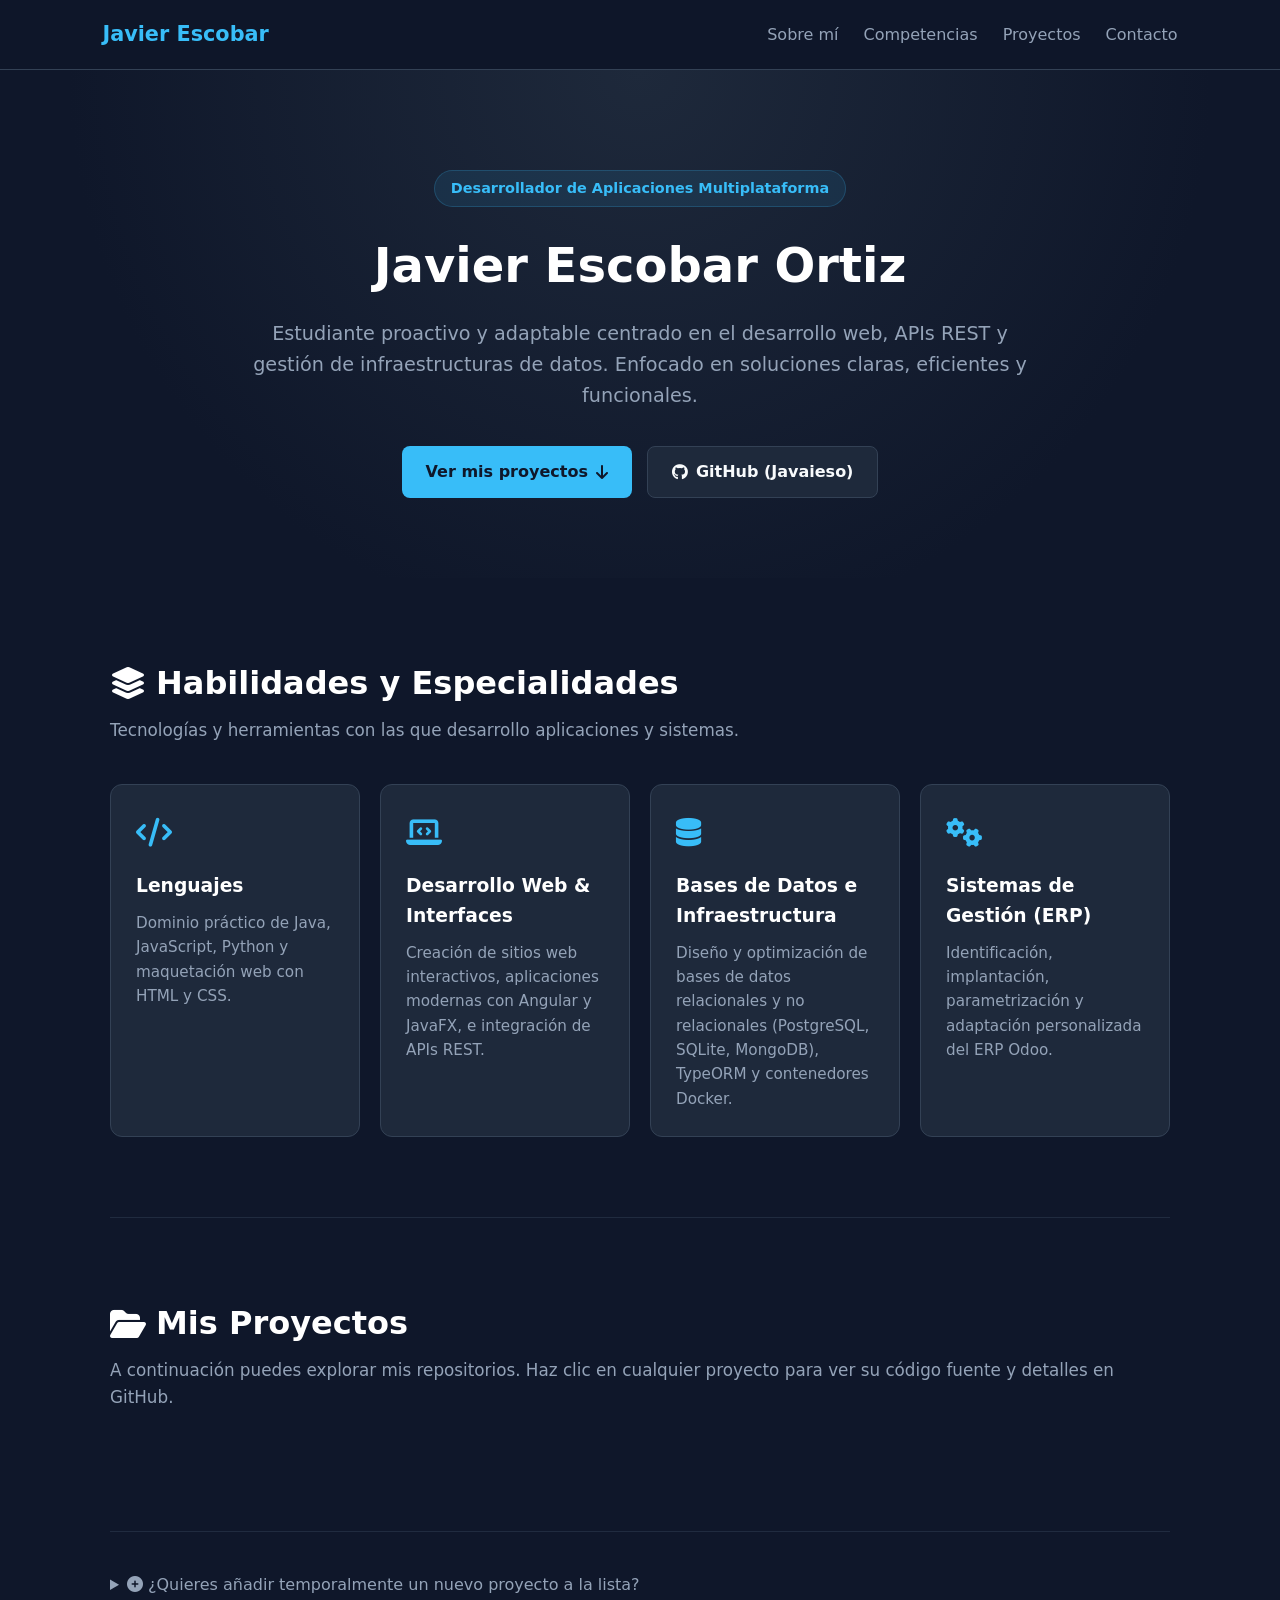
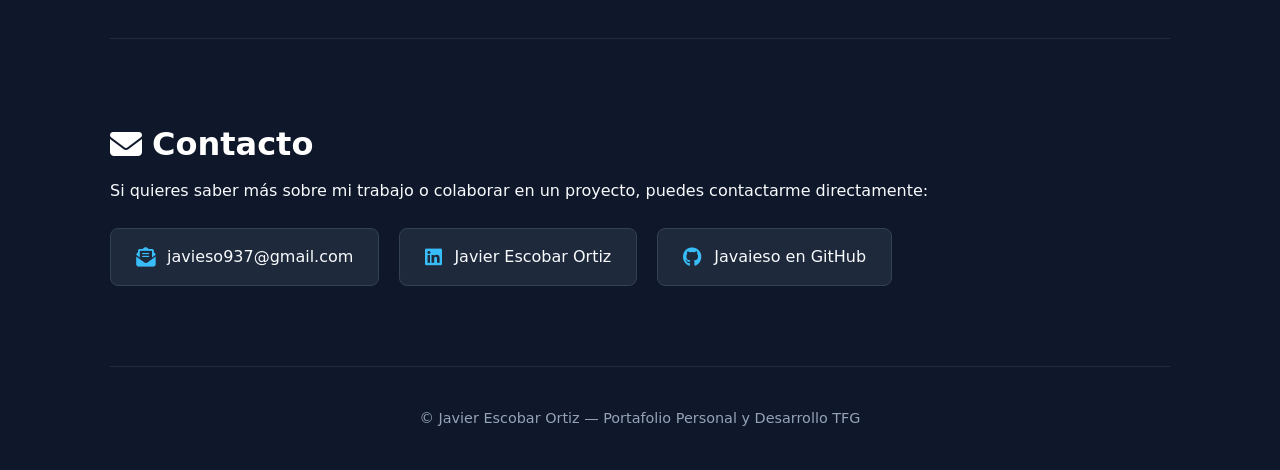
==== index.html @ 65de23f7 "Rename Web.html to index.html" ====
<!DOCTYPE html>
<html lang="es">
<head>
  <meta charset="UTF-8">
  <meta name="viewport" content="width=device-width, initial-scale=1.0">
  <title>Javier Escobar Ortiz | Portafolio Profesional</title>
  <link rel="stylesheet" href="style.css">
  <link rel="stylesheet" href="https://cdnjs.cloudflare.com/ajax/libs/font-awesome/6.4.0/css/all.min.css">
</head>
<body>

  <!-- Navegación -->
  <nav class="navbar">
    <div class="nav-brand">Javier Escobar</div>
    <ul class="nav-links">
      <li><a href="#sobre-mi">Sobre mí</a></li>
      <li><a href="#habilidades">Competencias</a></li>
      <li><a href="#proyectos">Proyectos</a></li>
      <li><a href="#contacto">Contacto</a></li>
    </ul>
  </nav>

  <!-- Portada / Hero -->
  <header id="sobre-mi" class="hero">
    <div class="hero-content">
      <span class="badge">Desarrollador de Aplicaciones Multiplataforma</span>
      <h1>Javier Escobar Ortiz</h1>
      <p class="hero-description">
        Estudiante proactivo y adaptable centrado en el desarrollo web, APIs REST y gestión de infraestructuras de datos. Enfocado en soluciones claras, eficientes y funcionales.
      </p>
      <div class="hero-buttons">
        <a href="#proyectos" class="btn btn-primary">Ver mis proyectos <i class="fas fa-arrow-down"></i></a>
        <a href="https://github.com/Javaieso" target="_blank" rel="noopener" class="btn btn-secondary">
          <i class="fab fa-github"></i> GitHub (Javaieso)
        </a>
      </div>
    </div>
  </header>

  <main class="container">
    <!-- Competencias / Habilidades -->
    <section id="habilidades" class="section">
      <h2 class="section-title"><i class="fas fa-layer-group"></i> Habilidades y Especialidades</h2>
      <p class="section-subtitle">Tecnologías y herramientas con las que desarrollo aplicaciones y sistemas.</p>
      
      <div class="skills-grid">
        <div class="skill-card">
          <div class="skill-icon"><i class="fas fa-code"></i></div>
          <h3>Lenguajes</h3>
          <p>Dominio práctico de Java, JavaScript, Python y maquetación web con HTML y CSS.</p>
        </div>

        <div class="skill-card">
          <div class="skill-icon"><i class="fas fa-laptop-code"></i></div>
          <h3>Desarrollo Web & Interfaces</h3>
          <p>Creación de sitios web interactivos, aplicaciones modernas con Angular y JavaFX, e integración de APIs REST.</p>
        </div>

        <div class="skill-card">
          <div class="skill-icon"><i class="fas fa-database"></i></div>
          <h3>Bases de Datos e Infraestructura</h3>
          <p>Diseño y optimización de bases de datos relacionales y no relacionales (PostgreSQL, SQLite, MongoDB), TypeORM y contenedores Docker.</p>
        </div>

        <div class="skill-card">
          <div class="skill-icon"><i class="fas fa-cogs"></i></div>
          <h3>Sistemas de Gestión (ERP)</h3>
          <p>Identificación, implantación, parametrización y adaptación personalizada del ERP Odoo.</p>
        </div>
      </div>
    </section>

    <!-- Galería de Proyectos -->
    <section id="proyectos" class="section">
      <h2 class="section-title"><i class="fas fa-folder-open"></i> Mis Proyectos</h2>
      <p class="section-subtitle">A continuación puedes explorar mis repositorios. Haz clic en cualquier proyecto para ver su código fuente y detalles en GitHub.</p>

      <div class="projects-grid" id="projects-container">
        <!-- Tarjetas dinámicas generadas desde script.js -->
      </div>
    </section>

    <!-- Formulario rápido para agregar/probar nuevos proyectos localmente -->
    <section class="section admin-section">
      <details class="admin-details">
        <summary><i class="fas fa-plus-circle"></i> ¿Quieres añadir temporalmente un nuevo proyecto a la lista?</summary>
        <form id="project-form" class="project-form">
          <input type="text" id="title" placeholder="Título del proyecto (ej: Mi Web App)" required>
          <textarea id="description" placeholder="Descripción clara del proyecto..." required></textarea>
          <input type="url" id="link" placeholder="Enlace de GitHub (https://github.com/...)" required>
          <button type="submit" class="btn btn-primary">Añadir al Portafolio</button>
        </form>
      </details>
    </section>

    <!-- Contacto -->
    <section id="contacto" class="section contact-section">
      <h2 class="section-title"><i class="fas fa-envelope"></i> Contacto</h2>
      <p>Si quieres saber más sobre mi trabajo o colaborar en un proyecto, puedes contactarme directamente:</p>
      
      <div class="contact-cards">
        <a href="mailto:javieso937@gmail.com" class="contact-card">
          <i class="fas fa-envelope-open-text"></i>
          <span>javieso937@gmail.com</span>
        </a>
        <a href="https://linkedin.com/in/JavierEscobarOrtiz" target="_blank" rel="noopener" class="contact-card">
          <i class="fab fa-linkedin"></i>
          <span>Javier Escobar Ortiz</span>
        </a>
        <a href="https://github.com/Javaieso" target="_blank" rel="noopener" class="contact-card">
          <i class="fab fa-github"></i>
          <span>Javaieso en GitHub</span>
        </a>
      </div>
    </section>
  </main>

  <footer>
    <p>© Javier Escobar Ortiz — Portafolio Personal y Desarrollo TFG</p>
  </footer>

  <script src="script.js"></script>
</body>
</html>
---- style.css ----
:root {
  --bg-color: #0f172a;
  --card-bg: #1e293b;
  --card-border: #334155;
  --accent-color: #38bdf8;
  --accent-hover: #0284c7;
  --text-main: #f8fafc;
  --text-muted: #94a3b8;
  --font-family: 'Segoe UI', system-ui, -apple-system, sans-serif;
}

* {
  box-sizing: border-box;
  margin: 0;
  padding: 0;
  scroll-behavior: smooth;
}

body {
  background-color: var(--bg-color);
  color: var(--text-main);
  font-family: var(--font-family);
  line-height: 1.6;
}

/* Navbar */
.navbar {
  position: sticky;
  top: 0;
  background-color: rgba(15, 23, 42, 0.9);
  backdrop-filter: blur(10px);
  display: flex;
  justify-content: space-between;
  align-items: center;
  padding: 18px 8%;
  border-bottom: 1px solid var(--card-border);
  z-index: 1000;
}

.nav-brand {
  font-size: 1.3rem;
  font-weight: 700;
  color: var(--accent-color);
}

.nav-links {
  display: flex;
  list-style: none;
  gap: 25px;
}

.nav-links a {
  color: var(--text-muted);
  text-decoration: none;
  font-weight: 500;
  transition: color 0.2s;
}

.nav-links a:hover {
  color: var(--accent-color);
}

/* Hero Section */
.hero {
  padding: 100px 20px 80px;
  text-align: center;
  background: radial-gradient(circle at top, #1e293b 0%, #0f172a 70%);
}

.hero-content {
  max-width: 800px;
  margin: 0 auto;
}

.badge {
  display: inline-block;
  background-color: rgba(56, 189, 248, 0.1);
  color: var(--accent-color);
  padding: 6px 16px;
  border-radius: 20px;
  font-size: 0.9rem;
  font-weight: 600;
  margin-bottom: 20px;
  border: 1px solid rgba(56, 189, 248, 0.2);
}

.hero h1 {
  font-size: 3rem;
  font-weight: 800;
  margin-bottom: 15px;
  color: #ffffff;
}

.hero-description {
  font-size: 1.2rem;
  color: var(--text-muted);
  margin-bottom: 35px;
}

.hero-buttons {
  display: flex;
  justify-content: center;
  gap: 15px;
  flex-wrap: wrap;
}

/* Botones */
.btn {
  display: inline-flex;
  align-items: center;
  gap: 8px;
  padding: 12px 24px;
  border-radius: 8px;
  font-size: 1rem;
  font-weight: 600;
  text-decoration: none;
  transition: transform 0.2s, background-color 0.2s;
  cursor: pointer;
  border: none;
}

.btn-primary {
  background-color: var(--accent-color);
  color: #0f172a;
}

.btn-primary:hover {
  background-color: var(--accent-hover);
  color: #fff;
  transform: translateY(-2px);
}

.btn-secondary {
  background-color: var(--card-bg);
  color: var(--text-main);
  border: 1px solid var(--card-border);
}

.btn-secondary:hover {
  border-color: var(--accent-color);
  transform: translateY(-2px);
}

/* Secciones */
.container {
  max-width: 1100px;
  margin: 0 auto;
  padding: 0 20px;
}

.section {
  padding: 80px 0;
  border-bottom: 1px solid rgba(51, 65, 85, 0.5);
}

.section-title {
  font-size: 2rem;
  color: #ffffff;
  margin-bottom: 8px;
  display: flex;
  align-items: center;
  gap: 10px;
}

.section-subtitle {
  color: var(--text-muted);
  margin-bottom: 40px;
  font-size: 1.05rem;
}

/* Grid de Habilidades */
.skills-grid {
  display: grid;
  grid-template-columns: repeat(auto-fit, minmax(240px, 1fr));
  gap: 20px;
}

.skill-card {
  background-color: var(--card-bg);
  padding: 25px;
  border-radius: 12px;
  border: 1px solid var(--card-border);
  transition: border-color 0.2s;
}

.skill-card:hover {
  border-color: var(--accent-color);
}

.skill-icon {
  font-size: 1.8rem;
  color: var(--accent-color);
  margin-bottom: 15px;
}

.skill-card h3 {
  color: #ffffff;
  margin-bottom: 10px;
}

.skill-card p {
  color: var(--text-muted);
  font-size: 0.95rem;
}

/* Grid de Proyectos */
.projects-grid {
  display: grid;
  grid-template-columns: repeat(auto-fill, minmax(320px, 1fr));
  gap: 25px;
}

.project-card {
  background-color: var(--card-bg);
  padding: 25px;
  border-radius: 12px;
  border: 1px solid var(--card-border);
  display: flex;
  flex-direction: column;
  justify-content: space-between;
  transition: transform 0.2s, border-color 0.2s;
}

.project-card:hover {
  transform: translateY(-5px);
  border-color: var(--accent-color);
}

.project-card h3 {
  font-size: 1.3rem;
  color: #ffffff;
  margin-bottom: 12px;
}

.project-card p {
  color: var(--text-muted);
  font-size: 0.95rem;
  margin-bottom: 20px;
}

.project-link {
  display: inline-flex;
  align-items: center;
  justify-content: center;
  gap: 8px;
  background-color: #0f172a;
  color: var(--accent-color);
  padding: 10px;
  border-radius: 6px;
  text-decoration: none;
  font-weight: 600;
  border: 1px solid var(--card-border);
  transition: background-color 0.2s, color 0.2s;
}

.project-link:hover {
  background-color: var(--accent-color);
  color: #0f172a;
}

/* Admin / Formulario */
.admin-section {
  padding: 40px 0;
}

.admin-details summary {
  color: var(--text-muted);
  cursor: pointer;
  font-weight: 500;
}

.project-form {
  display: flex;
  flex-direction: column;
  gap: 15px;
  margin-top: 20px;
  background-color: var(--card-bg);
  padding: 20px;
  border-radius: 10px;
}

.project-form input, .project-form textarea {
  padding: 12px;
  border-radius: 6px;
  border: 1px solid var(--card-border);
  background-color: #0f172a;
  color: #fff;
  font-size: 1rem;
}

/* Contacto */
.contact-cards {
  display: flex;
  gap: 20px;
  flex-wrap: wrap;
  margin-top: 25px;
}

.contact-card {
  display: flex;
  align-items: center;
  gap: 12px;
  background-color: var(--card-bg);
  padding: 15px 25px;
  border-radius: 8px;
  color: var(--text-main);
  text-decoration: none;
  border: 1px solid var(--card-border);
  transition: border-color 0.2s;
}

.contact-card:hover {
  border-color: var(--accent-color);
}

.contact-card i {
  color: var(--accent-color);
  font-size: 1.2rem;
}

footer {
  text-align: center;
  padding: 40px 20px;
  color: var(--text-muted);
  font-size: 0.9rem;
}
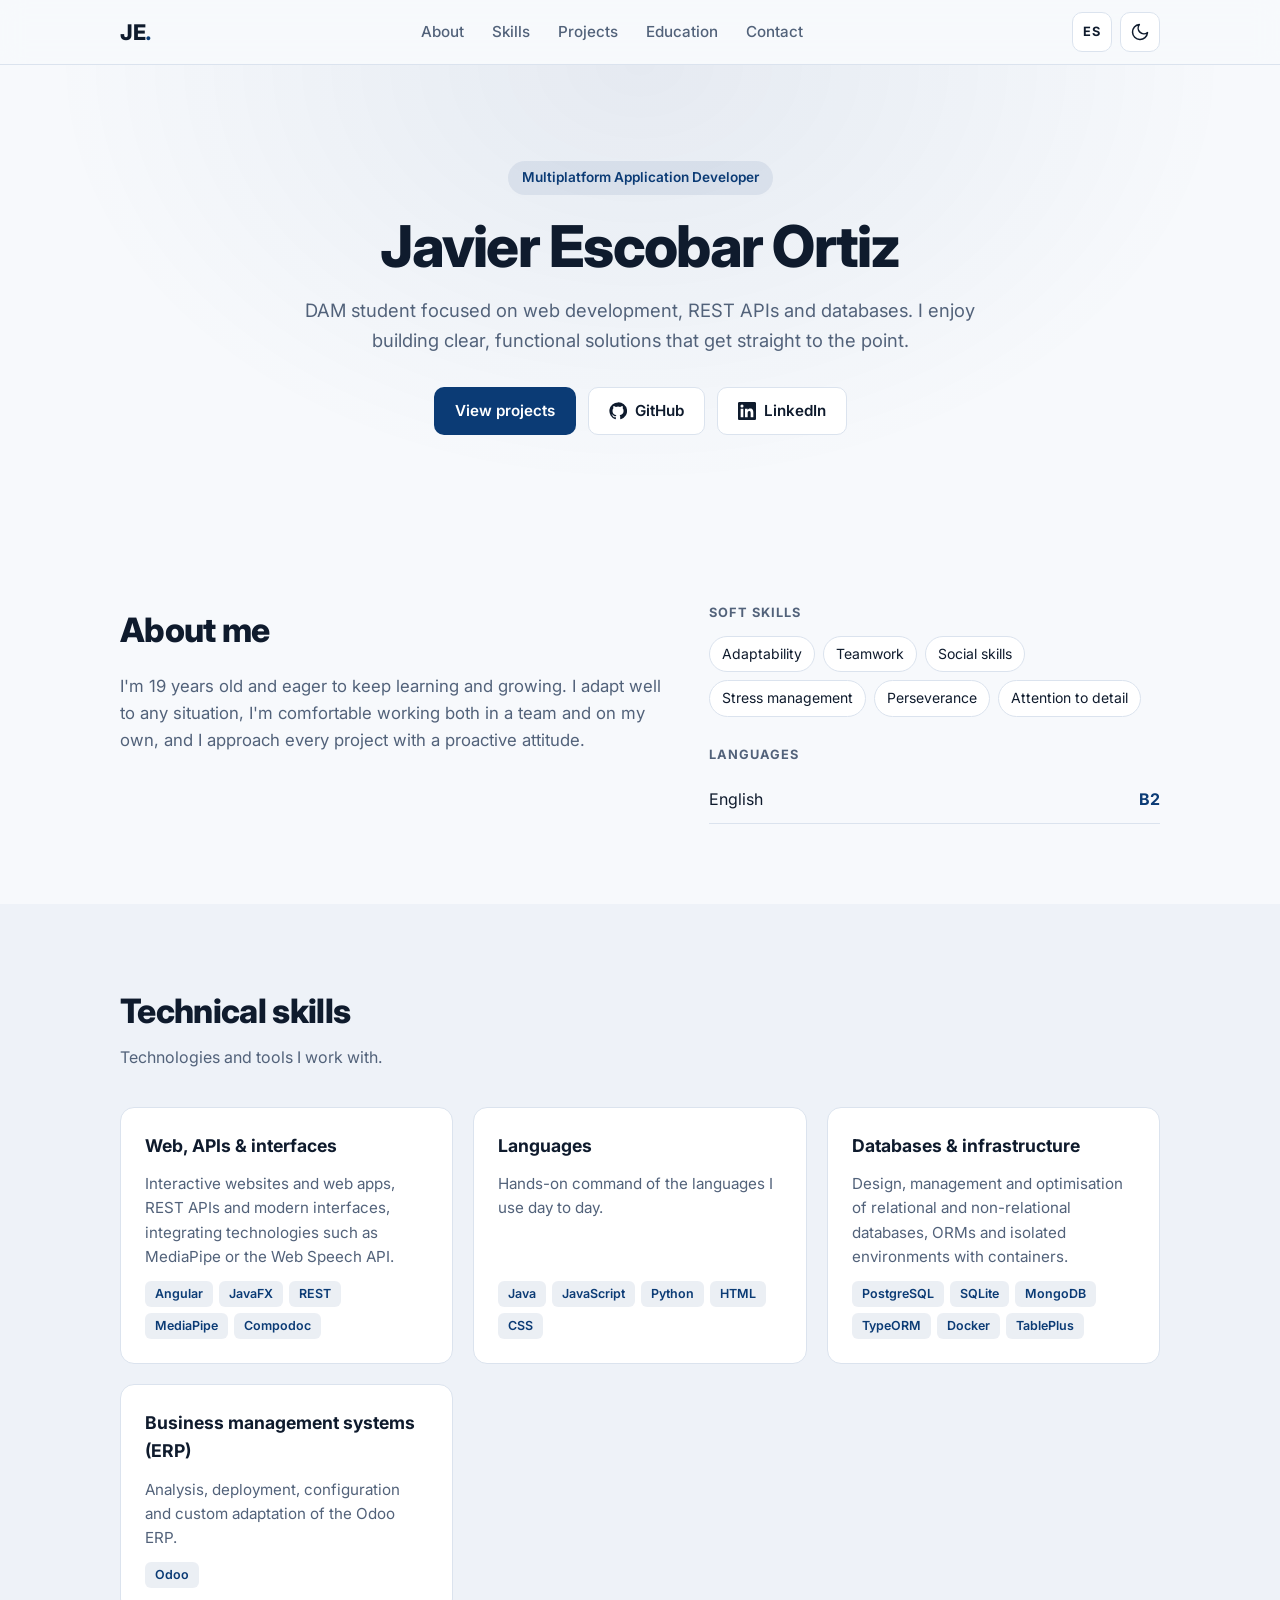
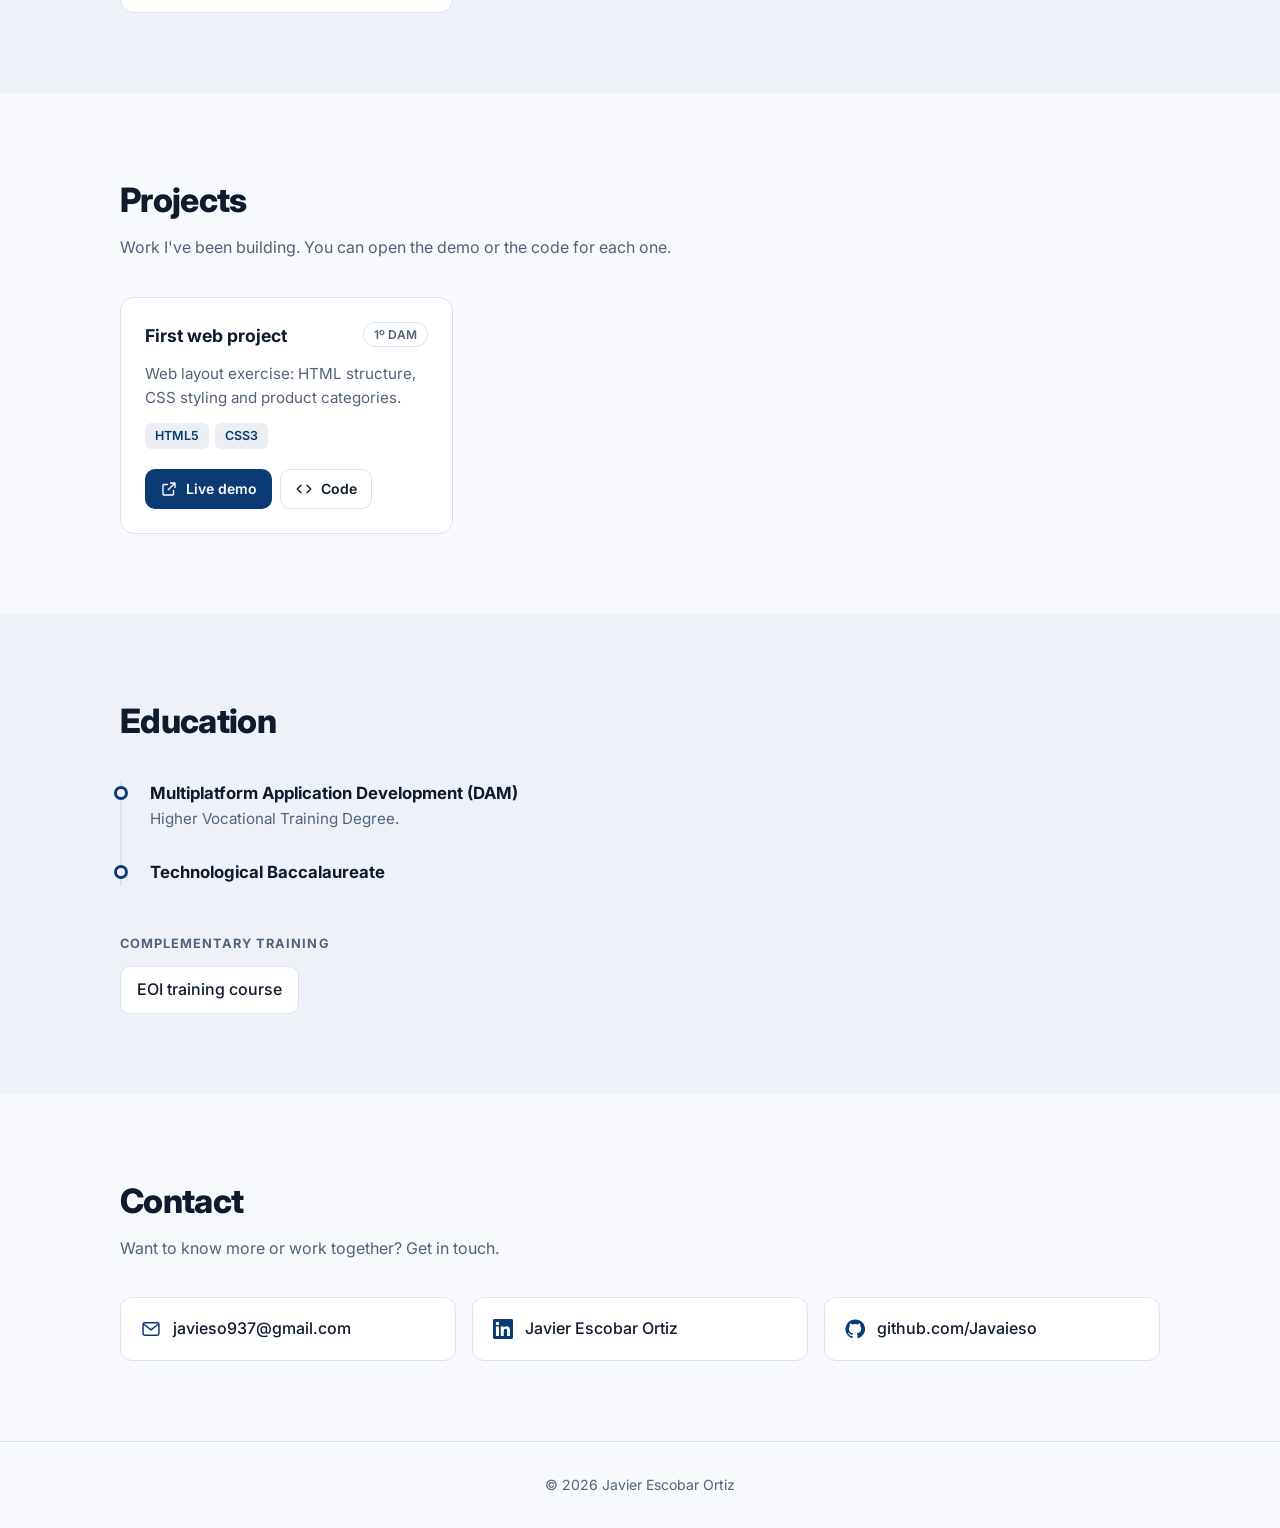
==== commit 1088f854: "Add files via upload" ====
--- a/index.html
+++ b/index.html
@@ -1,124 +1,258 @@
 <!DOCTYPE html>
 <html lang="es">
+
 <head>
-  <meta charset="UTF-8">
-  <meta name="viewport" content="width=device-width, initial-scale=1.0">
-  <title>Javier Escobar Ortiz | Portafolio Profesional</title>
-  <link rel="stylesheet" href="style.css">
-  <link rel="stylesheet" href="https://cdnjs.cloudflare.com/ajax/libs/font-awesome/6.4.0/css/all.min.css">
+    <meta charset="UTF-8">
+    <meta name="viewport" content="width=device-width, initial-scale=1.0">
+    <title>Javier Escobar Ortiz | Portfolio</title>
+    <meta name="description" content="Portfolio de Javier Escobar Ortiz, estudiante de Desarrollo de Aplicaciones Multiplataforma (DAM).">
+    <meta name="theme-color" content="#0b1220">
+
+    <!-- Aplica el tema guardado antes de pintar la página (evita parpadeo) -->
+    <script>
+        (function () {
+            var theme;
+            try { theme = localStorage.getItem('theme'); } catch (e) { }
+            if (!theme) theme = window.matchMedia('(prefers-color-scheme: light)').matches ? 'light' : 'dark';
+            document.documentElement.setAttribute('data-theme', theme);
+        })();
+    </script>
+
+    <link rel="preconnect" href="https://fonts.googleapis.com">
+    <link rel="preconnect" href="https://fonts.gstatic.com" crossorigin>
+    <link href="https://fonts.googleapis.com/css2?family=Inter:wght@400;500;600;700;800&display=swap" rel="stylesheet">
+    <link rel="stylesheet" href="css/style.css">
+    <script type="module" src="js/main.js"></script>
 </head>
+
 <body>
 
-  <!-- Navegación -->
-  <nav class="navbar">
-    <div class="nav-brand">Javier Escobar</div>
-    <ul class="nav-links">
-      <li><a href="#sobre-mi">Sobre mí</a></li>
-      <li><a href="#habilidades">Competencias</a></li>
-      <li><a href="#proyectos">Proyectos</a></li>
-      <li><a href="#contacto">Contacto</a></li>
-    </ul>
-  </nav>
-
-  <!-- Portada / Hero -->
-  <header id="sobre-mi" class="hero">
-    <div class="hero-content">
-      <span class="badge">Desarrollador de Aplicaciones Multiplataforma</span>
-      <h1>Javier Escobar Ortiz</h1>
-      <p class="hero-description">
-        Estudiante proactivo y adaptable centrado en el desarrollo web, APIs REST y gestión de infraestructuras de datos. Enfocado en soluciones claras, eficientes y funcionales.
-      </p>
-      <div class="hero-buttons">
-        <a href="#proyectos" class="btn btn-primary">Ver mis proyectos <i class="fas fa-arrow-down"></i></a>
-        <a href="https://github.com/Javaieso" target="_blank" rel="noopener" class="btn btn-secondary">
-          <i class="fab fa-github"></i> GitHub (Javaieso)
-        </a>
-      </div>
-    </div>
-  </header>
-
-  <main class="container">
-    <!-- Competencias / Habilidades -->
-    <section id="habilidades" class="section">
-      <h2 class="section-title"><i class="fas fa-layer-group"></i> Habilidades y Especialidades</h2>
-      <p class="section-subtitle">Tecnologías y herramientas con las que desarrollo aplicaciones y sistemas.</p>
-      
-      <div class="skills-grid">
-        <div class="skill-card">
-          <div class="skill-icon"><i class="fas fa-code"></i></div>
-          <h3>Lenguajes</h3>
-          <p>Dominio práctico de Java, JavaScript, Python y maquetación web con HTML y CSS.</p>
+    <!-- ===== Iconos (se definen una vez y se usan con <use href="#icon-...">) ===== -->
+    <svg class="sprite" aria-hidden="true">
+        <symbol id="icon-sun" viewBox="0 0 24 24">
+            <circle cx="12" cy="12" r="4.5" />
+            <path d="M12 1.5v3M12 19.5v3M4.2 4.2l2.1 2.1M17.7 17.7l2.1 2.1M1.5 12h3M19.5 12h3M4.2 19.8l2.1-2.1M17.7 6.3l2.1-2.1" />
+        </symbol>
+        <symbol id="icon-moon" viewBox="0 0 24 24">
+            <path d="M21 12.8A9 9 0 1 1 11.2 3a7 7 0 0 0 9.8 9.8z" />
+        </symbol>
+        <symbol id="icon-mail" viewBox="0 0 24 24">
+            <rect x="2.5" y="4.5" width="19" height="15" rx="2" />
+            <path d="m3 6 9 7 9-7" />
+        </symbol>
+        <symbol id="icon-external" viewBox="0 0 24 24">
+            <path d="M14 4h6v6M20 4l-9 9M18 14v5a1 1 0 0 1-1 1H5a1 1 0 0 1-1-1V7a1 1 0 0 1 1-1h5" />
+        </symbol>
+        <symbol id="icon-code" viewBox="0 0 24 24">
+            <path d="m8 7-5 5 5 5M16 7l5 5-5 5" />
+        </symbol>
+        <symbol id="icon-github" viewBox="0 0 24 24">
+            <path d="M12 .5a11.5 11.5 0 0 0-3.64 22.41c.58.1.79-.25.79-.56v-2c-3.2.7-3.88-1.37-3.88-1.37-.52-1.33-1.28-1.69-1.28-1.69-1.05-.71.08-.7.08-.7 1.16.08 1.77 1.19 1.77 1.19 1.03 1.77 2.7 1.26 3.36.96.1-.75.4-1.26.73-1.55-2.55-.29-5.24-1.28-5.24-5.69 0-1.26.45-2.29 1.19-3.1-.12-.29-.52-1.46.11-3.05 0 0 .97-.31 3.17 1.18a11 11 0 0 1 5.77 0c2.2-1.49 3.17-1.18 3.17-1.18.63 1.59.23 2.76.11 3.05.74.81 1.19 1.84 1.19 3.1 0 4.42-2.7 5.4-5.26 5.68.41.36.78 1.06.78 2.14v3.17c0 .31.21.67.8.56A11.5 11.5 0 0 0 12 .5z" />
+        </symbol>
+        <symbol id="icon-linkedin" viewBox="0 0 24 24">
+            <path d="M20.45 20.45h-3.56v-5.57c0-1.33-.02-3.04-1.85-3.04-1.85 0-2.14 1.45-2.14 2.94v5.67H9.35V9h3.41v1.56h.05c.48-.9 1.64-1.85 3.37-1.85 3.6 0 4.27 2.37 4.27 5.46v6.28zM5.34 7.43a2.06 2.06 0 1 1 0-4.13 2.06 2.06 0 0 1 0 4.13zM7.12 20.45H3.56V9h3.56v11.45zM22.22 0H1.77C.79 0 0 .77 0 1.73v20.54C0 23.23.79 24 1.77 24h20.45c.98 0 1.78-.77 1.78-1.73V1.73C24 .77 23.2 0 22.22 0z" />
+        </symbol>
+    </svg>
+
+    <!-- ===== Navegación ===== -->
+    <header class="navbar">
+        <div class="nav-inner">
+            <a href="#inicio" class="brand" data-i18n-aria="aria.home" aria-label="Ir al inicio">JE<span>.</span></a>
+
+            <nav id="nav-menu" class="nav-menu">
+                <a href="#sobre-mi" data-i18n="nav.about">Sobre mí</a>
+                <a href="#habilidades" data-i18n="nav.skills">Habilidades</a>
+                <a href="#proyectos" data-i18n="nav.projects">Proyectos</a>
+                <a href="#formacion" data-i18n="nav.education">Formación</a>
+                <a href="#contacto" data-i18n="nav.contact">Contacto</a>
+            </nav>
+
+            <div class="nav-actions">
+                <button id="lang-toggle" class="icon-btn lang-btn" type="button" data-i18n-aria="aria.lang"
+                    aria-label="Cambiar idioma">EN</button>
+
+                <button id="theme-toggle" class="icon-btn" type="button" data-i18n-aria="aria.theme"
+                    aria-label="Cambiar tema">
+                    <svg class="icon-sun" aria-hidden="true"><use href="#icon-sun" /></svg>
+                    <svg class="icon-moon" aria-hidden="true"><use href="#icon-moon" /></svg>
+                </button>
+
+                <button id="menu-toggle" class="icon-btn menu-btn" type="button" aria-controls="nav-menu"
+                    aria-expanded="false" data-i18n-aria="aria.menu" aria-label="Abrir menú">
+                    <span></span><span></span><span></span>
+                </button>
+            </div>
         </div>
-
-        <div class="skill-card">
-          <div class="skill-icon"><i class="fas fa-laptop-code"></i></div>
-          <h3>Desarrollo Web & Interfaces</h3>
-          <p>Creación de sitios web interactivos, aplicaciones modernas con Angular y JavaFX, e integración de APIs REST.</p>
-        </div>
-
-        <div class="skill-card">
-          <div class="skill-icon"><i class="fas fa-database"></i></div>
-          <h3>Bases de Datos e Infraestructura</h3>
-          <p>Diseño y optimización de bases de datos relacionales y no relacionales (PostgreSQL, SQLite, MongoDB), TypeORM y contenedores Docker.</p>
-        </div>
-
-        <div class="skill-card">
-          <div class="skill-icon"><i class="fas fa-cogs"></i></div>
-          <h3>Sistemas de Gestión (ERP)</h3>
-          <p>Identificación, implantación, parametrización y adaptación personalizada del ERP Odoo.</p>
-        </div>
-      </div>
-    </section>
-
-    <!-- Galería de Proyectos -->
-    <section id="proyectos" class="section">
-      <h2 class="section-title"><i class="fas fa-folder-open"></i> Mis Proyectos</h2>
-      <p class="section-subtitle">A continuación puedes explorar mis repositorios. Haz clic en cualquier proyecto para ver su código fuente y detalles en GitHub.</p>
-
-      <div class="projects-grid" id="projects-container">
-        <!-- Tarjetas dinámicas generadas desde script.js -->
-      </div>
-    </section>
-
-    <!-- Formulario rápido para agregar/probar nuevos proyectos localmente -->
-    <section class="section admin-section">
-      <details class="admin-details">
-        <summary><i class="fas fa-plus-circle"></i> ¿Quieres añadir temporalmente un nuevo proyecto a la lista?</summary>
-        <form id="project-form" class="project-form">
-          <input type="text" id="title" placeholder="Título del proyecto (ej: Mi Web App)" required>
-          <textarea id="description" placeholder="Descripción clara del proyecto..." required></textarea>
-          <input type="url" id="link" placeholder="Enlace de GitHub (https://github.com/...)" required>
-          <button type="submit" class="btn btn-primary">Añadir al Portafolio</button>
-        </form>
-      </details>
-    </section>
-
-    <!-- Contacto -->
-    <section id="contacto" class="section contact-section">
-      <h2 class="section-title"><i class="fas fa-envelope"></i> Contacto</h2>
-      <p>Si quieres saber más sobre mi trabajo o colaborar en un proyecto, puedes contactarme directamente:</p>
-      
-      <div class="contact-cards">
-        <a href="mailto:javieso937@gmail.com" class="contact-card">
-          <i class="fas fa-envelope-open-text"></i>
-          <span>javieso937@gmail.com</span>
-        </a>
-        <a href="https://linkedin.com/in/JavierEscobarOrtiz" target="_blank" rel="noopener" class="contact-card">
-          <i class="fab fa-linkedin"></i>
-          <span>Javier Escobar Ortiz</span>
-        </a>
-        <a href="https://github.com/Javaieso" target="_blank" rel="noopener" class="contact-card">
-          <i class="fab fa-github"></i>
-          <span>Javaieso en GitHub</span>
-        </a>
-      </div>
-    </section>
-  </main>
-
-  <footer>
-    <p>© Javier Escobar Ortiz — Portafolio Personal y Desarrollo TFG</p>
-  </footer>
-
-  <script src="script.js"></script>
+    </header>
+
+    <main>
+        <!-- ===== Portada ===== -->
+        <section id="inicio" class="hero">
+            <div class="container hero-inner">
+                <span class="badge" data-i18n="hero.badge">Desarrollador de Aplicaciones Multiplataforma</span>
+                <h1>Javier Escobar Ortiz</h1>
+                <p class="hero-text" data-i18n="hero.text">
+                    Estudiante de DAM centrado en desarrollo web, APIs REST y bases de datos.
+                    Me gusta construir soluciones claras, funcionales y que vayan al grano.
+                </p>
+                <div class="hero-buttons">
+                    <a href="#proyectos" class="btn btn-primary" data-i18n="hero.cta">Ver proyectos</a>
+                    <a href="https://github.com/Javaieso" target="_blank" rel="noopener" class="btn btn-ghost">
+                        <svg class="fill" aria-hidden="true"><use href="#icon-github" /></svg>
+                        GitHub
+                    </a>
+                    <a href="https://www.linkedin.com/in/javier-escobar-ortiz-0736b143a/" target="_blank" rel="noopener"
+                        class="btn btn-ghost">
+                        <svg class="fill" aria-hidden="true"><use href="#icon-linkedin" /></svg>
+                        LinkedIn
+                    </a>
+                </div>
+            </div>
+        </section>
+
+        <!-- ===== Sobre mí ===== -->
+        <section id="sobre-mi" class="section">
+            <div class="container about-grid">
+                <div>
+                    <h2 class="section-title" data-i18n="about.title">Sobre mí</h2>
+                    <p class="lead" data-i18n="about.text">
+                        Tengo 19 años y muchas ganas de aprender y seguir formándome. Me adapto bien a cualquier
+                        situación, trabajo a gusto tanto en equipo como en solitario y afronto cada proyecto con
+                        actitud proactiva.
+                    </p>
+                </div>
+
+                <div class="about-side">
+                    <div class="info-block">
+                        <h3 data-i18n="about.softTitle">Soft skills</h3>
+                        <ul class="chips">
+                            <li data-i18n="soft.1">Adaptabilidad</li>
+                            <li data-i18n="soft.2">Trabajo en equipo</li>
+                            <li data-i18n="soft.3">Habilidades sociales</li>
+                            <li data-i18n="soft.4">Gestión del estrés</li>
+                            <li data-i18n="soft.5">Perseverancia</li>
+                            <li data-i18n="soft.6">Atención al detalle</li>
+                        </ul>
+                    </div>
+                    <div class="info-block">
+                        <h3 data-i18n="about.langTitle">Idiomas</h3>
+                        <ul class="lang-list">
+                            <li><span data-i18n="lang.en">Inglés</span><strong>B2</strong></li>
+                        </ul>
+                    </div>
+                </div>
+            </div>
+        </section>
+
+        <!-- ===== Habilidades ===== -->
+        <section id="habilidades" class="section section-alt">
+            <div class="container">
+                <h2 class="section-title" data-i18n="skills.title">Habilidades técnicas</h2>
+                <p class="section-subtitle" data-i18n="skills.subtitle">Tecnologías y herramientas con las que trabajo.</p>
+
+                <div class="cards-grid">
+                    <article class="card">
+                        <h3 data-i18n="skills.web.title">Web, APIs e interfaces</h3>
+                        <p data-i18n="skills.web.text">Sitios y aplicaciones web interactivas, APIs REST e interfaces
+                            modernas, integrando tecnologías como MediaPipe o Web Speech API.</p>
+                        <ul class="tags">
+                            <li>Angular</li><li>JavaFX</li><li>REST</li><li>MediaPipe</li><li>Compodoc</li>
+                        </ul>
+                    </article>
+
+                    <article class="card">
+                        <h3 data-i18n="skills.lang.title">Lenguajes</h3>
+                        <p data-i18n="skills.lang.text">Dominio práctico de los lenguajes que uso en el día a día.</p>
+                        <ul class="tags">
+                            <li>Java</li><li>JavaScript</li><li>Python</li><li>HTML</li><li>CSS</li>
+                        </ul>
+                    </article>
+
+                    <article class="card">
+                        <h3 data-i18n="skills.db.title">Bases de datos e infraestructura</h3>
+                        <p data-i18n="skills.db.text">Diseño, gestión y optimización de bases de datos relacionales y
+                            no relacionales, ORM y entornos aislados con contenedores.</p>
+                        <ul class="tags">
+                            <li>PostgreSQL</li><li>SQLite</li><li>MongoDB</li><li>TypeORM</li><li>Docker</li><li>TablePlus</li>
+                        </ul>
+                    </article>
+
+                    <article class="card">
+                        <h3 data-i18n="skills.erp.title">Sistemas de gestión (ERP)</h3>
+                        <p data-i18n="skills.erp.text">Identificación, implantación, parametrización y adaptación
+                            personalizada del ERP Odoo.</p>
+                        <ul class="tags">
+                            <li>Odoo</li>
+                        </ul>
+                    </article>
+                </div>
+            </div>
+        </section>
+
+        <!-- ===== Proyectos ===== -->
+        <section id="proyectos" class="section">
+            <div class="container">
+                <h2 class="section-title" data-i18n="projects.title">Proyectos</h2>
+                <p class="section-subtitle" data-i18n="projects.subtitle">Trabajos que he ido realizando. Puedes ver la
+                    demo o el código de cada uno.</p>
+
+                <!-- Las tarjetas se generan desde data/projects.js -->
+                <div id="projects-grid" class="cards-grid projects-grid"></div>
+            </div>
+        </section>
+
+        <!-- ===== Formación ===== -->
+        <section id="formacion" class="section section-alt">
+            <div class="container">
+                <h2 class="section-title" data-i18n="edu.title">Formación</h2>
+
+                <ol class="timeline">
+                    <li>
+                        <h3 data-i18n="edu.dam.title">Desarrollo de Aplicaciones Multiplataforma (DAM)</h3>
+                        <p data-i18n="edu.dam.text">Ciclo Formativo de Grado Superior.</p>
+                    </li>
+                    <li>
+                        <h3 data-i18n="edu.bach.title">Bachillerato Tecnológico</h3>
+                    </li>
+                </ol>
+
+                <h3 class="subsection-title" data-i18n="edu.extraTitle">Formación complementaria</h3>
+                <ul class="extra-list">
+                    <li data-i18n="edu.eoi.title">Curso de formación con EOI</li>
+                </ul>
+            </div>
+        </section>
+
+        <!-- ===== Contacto ===== -->
+        <section id="contacto" class="section">
+            <div class="container">
+                <h2 class="section-title" data-i18n="contact.title">Contacto</h2>
+                <p class="section-subtitle" data-i18n="contact.subtitle">¿Quieres saber más o trabajar conmigo?
+                    Escríbeme.</p>
+
+                <div class="contact-grid">
+                    <a href="mailto:javieso937@gmail.com" class="contact-card">
+                        <svg aria-hidden="true"><use href="#icon-mail" /></svg>
+                        <span>javieso937@gmail.com</span>
+                    </a>
+                    <a href="https://www.linkedin.com/in/javier-escobar-ortiz-0736b143a/" target="_blank" rel="noopener"
+                        class="contact-card">
+                        <svg class="fill" aria-hidden="true"><use href="#icon-linkedin" /></svg>
+                        <span>Javier Escobar Ortiz</span>
+                    </a>
+                    <a href="https://github.com/Javaieso" target="_blank" rel="noopener" class="contact-card">
+                        <svg class="fill" aria-hidden="true"><use href="#icon-github" /></svg>
+                        <span>github.com/Javaieso</span>
+                    </a>
+                </div>
+            </div>
+        </section>
+    </main>
+
+    <footer class="footer">
+        <p>© <span id="year"></span> Javier Escobar Ortiz</p>
+    </footer>
+
 </body>
+
 </html>
--- a/css/style.css
+++ b/css/style.css
@@ -0,0 +1,640 @@
+/* =========================================================
+   Tema: variables de color (oscuro por defecto)
+   ========================================================= */
+:root,
+:root[data-theme="dark"] {
+    --bg: #0b1220;
+    --bg-alt: #0f1a2c;
+    --surface: #14213a;
+    --border: #22324f;
+    --text: #e8eef7;
+    --text-muted: #9aabc4;
+    --accent: #5aa9ff;
+    --accent-strong: #2f8cf0;
+    --accent-soft: rgba(90, 169, 255, 0.12);
+    --on-accent: #06101f;
+    --nav-bg: rgba(11, 18, 32, 0.85);
+    --shadow: 0 8px 24px rgba(0, 0, 0, 0.35);
+    color-scheme: dark;
+}
+
+:root[data-theme="light"] {
+    --bg: #f7f9fc;
+    --bg-alt: #eef2f8;
+    --surface: #ffffff;
+    --border: #dbe3ee;
+    --text: #0f1b2d;
+    --text-muted: #52627a;
+    --accent: #0b3b75;
+    --accent-strong: #082d5a;
+    --accent-soft: rgba(11, 59, 117, 0.08);
+    --on-accent: #ffffff;
+    --nav-bg: rgba(247, 249, 252, 0.85);
+    --shadow: 0 8px 24px rgba(15, 27, 45, 0.08);
+    color-scheme: light;
+}
+
+/* =========================================================
+   Base
+   ========================================================= */
+*,
+*::before,
+*::after {
+    box-sizing: border-box;
+    margin: 0;
+    padding: 0;
+}
+
+html {
+    scroll-behavior: smooth;
+    scroll-padding-top: 72px;
+}
+
+body {
+    background: var(--bg);
+    color: var(--text);
+    font-family: 'Inter', system-ui, -apple-system, 'Segoe UI', sans-serif;
+    line-height: 1.6;
+    -webkit-font-smoothing: antialiased;
+    transition: background-color 0.25s, color 0.25s;
+}
+
+a {
+    color: inherit;
+    text-decoration: none;
+}
+
+ul,
+ol {
+    list-style: none;
+}
+
+svg {
+    width: 20px;
+    height: 20px;
+    flex-shrink: 0;
+    fill: none;
+    stroke: currentColor;
+    stroke-width: 1.8;
+    stroke-linecap: round;
+    stroke-linejoin: round;
+}
+
+svg.fill {
+    fill: currentColor;
+    stroke: none;
+}
+
+/* Contenedor de los iconos <symbol>: no se muestra */
+.sprite {
+    position: absolute;
+    width: 0;
+    height: 0;
+    overflow: hidden;
+}
+
+.container {
+    width: 100%;
+    max-width: 1080px;
+    margin: 0 auto;
+    padding: 0 20px;
+}
+
+:focus-visible {
+    outline: 2px solid var(--accent);
+    outline-offset: 3px;
+    border-radius: 4px;
+}
+
+/* =========================================================
+   Navbar
+   ========================================================= */
+.navbar {
+    position: sticky;
+    top: 0;
+    z-index: 100;
+    background: var(--nav-bg);
+    backdrop-filter: blur(12px);
+    -webkit-backdrop-filter: blur(12px);
+    border-bottom: 1px solid var(--border);
+}
+
+.nav-inner {
+    max-width: 1080px;
+    margin: 0 auto;
+    padding: 0 20px;
+    height: 64px;
+    display: flex;
+    align-items: center;
+    justify-content: space-between;
+    gap: 16px;
+}
+
+.brand {
+    font-weight: 800;
+    font-size: 1.35rem;
+    letter-spacing: -0.02em;
+}
+
+.brand span {
+    color: var(--accent);
+}
+
+.nav-menu {
+    display: flex;
+    gap: 28px;
+}
+
+.nav-menu a {
+    color: var(--text-muted);
+    font-weight: 500;
+    font-size: 0.95rem;
+    transition: color 0.2s;
+}
+
+.nav-menu a:hover {
+    color: var(--accent);
+}
+
+.nav-actions {
+    display: flex;
+    align-items: center;
+    gap: 8px;
+}
+
+.icon-btn {
+    display: inline-flex;
+    align-items: center;
+    justify-content: center;
+    width: 40px;
+    height: 40px;
+    border-radius: 10px;
+    border: 1px solid var(--border);
+    background: var(--surface);
+    color: var(--text);
+    cursor: pointer;
+    font: inherit;
+    transition: border-color 0.2s, color 0.2s;
+}
+
+.icon-btn:hover {
+    border-color: var(--accent);
+    color: var(--accent);
+}
+
+.lang-btn {
+    font-size: 0.8rem;
+    font-weight: 700;
+    letter-spacing: 0.04em;
+}
+
+/* Icono sol/luna según el tema */
+:root[data-theme="dark"] .icon-moon,
+:root[data-theme="light"] .icon-sun {
+    display: none;
+}
+
+/* Botón hamburguesa (solo móvil) */
+.menu-btn {
+    display: none;
+    flex-direction: column;
+    gap: 4px;
+}
+
+.menu-btn span {
+    display: block;
+    width: 18px;
+    height: 2px;
+    background: currentColor;
+    border-radius: 2px;
+    transition: transform 0.25s, opacity 0.25s;
+}
+
+.menu-btn[aria-expanded="true"] span:nth-child(1) {
+    transform: translateY(6px) rotate(45deg);
+}
+
+.menu-btn[aria-expanded="true"] span:nth-child(2) {
+    opacity: 0;
+}
+
+.menu-btn[aria-expanded="true"] span:nth-child(3) {
+    transform: translateY(-6px) rotate(-45deg);
+}
+
+/* =========================================================
+   Hero
+   ========================================================= */
+.hero {
+    padding: 96px 0 88px;
+    background:
+        radial-gradient(ellipse at top, var(--accent-soft), transparent 65%),
+        var(--bg);
+}
+
+.hero-inner {
+    max-width: 760px;
+    text-align: center;
+}
+
+.badge {
+    display: inline-block;
+    padding: 6px 14px;
+    margin-bottom: 20px;
+    border-radius: 999px;
+    background: var(--accent-soft);
+    color: var(--accent);
+    font-size: 0.85rem;
+    font-weight: 600;
+}
+
+.hero h1 {
+    font-size: clamp(2.2rem, 7vw, 3.6rem);
+    font-weight: 800;
+    line-height: 1.1;
+    letter-spacing: -0.03em;
+    margin-bottom: 18px;
+}
+
+.hero-text {
+    color: var(--text-muted);
+    font-size: clamp(1rem, 2.5vw, 1.15rem);
+    margin-bottom: 32px;
+}
+
+.hero-buttons {
+    display: flex;
+    flex-wrap: wrap;
+    justify-content: center;
+    gap: 12px;
+}
+
+/* =========================================================
+   Botones
+   ========================================================= */
+.btn {
+    display: inline-flex;
+    align-items: center;
+    justify-content: center;
+    gap: 8px;
+    padding: 11px 20px;
+    border-radius: 10px;
+    font-weight: 600;
+    font-size: 0.95rem;
+    border: 1px solid transparent;
+    transition: background-color 0.2s, border-color 0.2s, color 0.2s, transform 0.2s;
+}
+
+.btn:hover {
+    transform: translateY(-2px);
+}
+
+.btn svg {
+    width: 18px;
+    height: 18px;
+}
+
+.btn-primary {
+    background: var(--accent);
+    color: var(--on-accent);
+}
+
+.btn-primary:hover {
+    background: var(--accent-strong);
+    color: #fff;
+}
+
+.btn-ghost {
+    background: var(--surface);
+    border-color: var(--border);
+    color: var(--text);
+}
+
+.btn-ghost:hover {
+    border-color: var(--accent);
+    color: var(--accent);
+}
+
+.btn-sm {
+    padding: 8px 14px;
+    font-size: 0.875rem;
+}
+
+/* =========================================================
+   Secciones
+   ========================================================= */
+.section {
+    padding: 80px 0;
+}
+
+.section-alt {
+    background: var(--bg-alt);
+}
+
+.section-title {
+    font-size: clamp(1.6rem, 4vw, 2.1rem);
+    font-weight: 800;
+    letter-spacing: -0.02em;
+    margin-bottom: 8px;
+}
+
+.section-subtitle {
+    color: var(--text-muted);
+    margin-bottom: 36px;
+}
+
+.lead {
+    color: var(--text-muted);
+    font-size: 1.05rem;
+    margin-top: 16px;
+}
+
+/* Sobre mí */
+.about-grid {
+    display: grid;
+    grid-template-columns: 1.2fr 1fr;
+    gap: 48px;
+    align-items: start;
+}
+
+.about-side {
+    display: grid;
+    gap: 28px;
+}
+
+.info-block h3 {
+    font-size: 0.8rem;
+    text-transform: uppercase;
+    letter-spacing: 0.08em;
+    color: var(--text-muted);
+    margin-bottom: 12px;
+}
+
+.chips {
+    display: flex;
+    flex-wrap: wrap;
+    gap: 8px;
+}
+
+.chips li {
+    padding: 6px 12px;
+    border-radius: 999px;
+    border: 1px solid var(--border);
+    background: var(--surface);
+    font-size: 0.875rem;
+}
+
+.lang-list li {
+    display: flex;
+    justify-content: space-between;
+    padding: 10px 0;
+    border-bottom: 1px solid var(--border);
+}
+
+.lang-list strong {
+    color: var(--accent);
+}
+
+/* Tarjetas */
+.cards-grid {
+    display: grid;
+    grid-template-columns: repeat(auto-fill, minmax(min(100%, 300px), 1fr));
+    gap: 20px;
+}
+
+.card {
+    display: flex;
+    flex-direction: column;
+    gap: 12px;
+    padding: 24px;
+    background: var(--surface);
+    border: 1px solid var(--border);
+    border-radius: 14px;
+    transition: border-color 0.2s, transform 0.2s, box-shadow 0.2s;
+}
+
+.card:hover {
+    border-color: var(--accent);
+    box-shadow: var(--shadow);
+}
+
+.card h3 {
+    font-size: 1.1rem;
+    font-weight: 700;
+}
+
+.card p {
+    color: var(--text-muted);
+    font-size: 0.95rem;
+}
+
+.tags {
+    display: flex;
+    flex-wrap: wrap;
+    gap: 6px;
+    margin-top: auto;
+}
+
+.tags li {
+    padding: 3px 10px;
+    border-radius: 6px;
+    background: var(--accent-soft);
+    color: var(--accent);
+    font-size: 0.78rem;
+    font-weight: 600;
+}
+
+/* Proyectos */
+.project-card:hover {
+    transform: translateY(-3px);
+}
+
+.project-head {
+    display: flex;
+    justify-content: space-between;
+    align-items: flex-start;
+    gap: 12px;
+}
+
+.project-course {
+    flex-shrink: 0;
+    font-size: 0.75rem;
+    font-weight: 600;
+    color: var(--text-muted);
+    border: 1px solid var(--border);
+    border-radius: 999px;
+    padding: 2px 10px;
+}
+
+.project-links {
+    display: flex;
+    flex-wrap: wrap;
+    gap: 8px;
+    padding-top: 8px;
+}
+
+.empty-msg {
+    color: var(--text-muted);
+}
+
+/* Formación */
+.timeline {
+    position: relative;
+    margin-top: 32px;
+    padding-left: 28px;
+    border-left: 2px solid var(--border);
+    display: grid;
+    gap: 28px;
+}
+
+.timeline li {
+    position: relative;
+}
+
+.timeline li::before {
+    content: "";
+    position: absolute;
+    left: -36px;
+    top: 6px;
+    width: 14px;
+    height: 14px;
+    border-radius: 50%;
+    background: var(--bg-alt);
+    border: 3px solid var(--accent);
+}
+
+.timeline h3 {
+    font-size: 1.05rem;
+}
+
+.timeline p {
+    color: var(--text-muted);
+    font-size: 0.95rem;
+}
+
+.subsection-title {
+    margin-top: 48px;
+    margin-bottom: 12px;
+    font-size: 0.8rem;
+    text-transform: uppercase;
+    letter-spacing: 0.08em;
+    color: var(--text-muted);
+}
+
+.extra-list li {
+    display: inline-block;
+    padding: 10px 16px;
+    background: var(--surface);
+    border: 1px solid var(--border);
+    border-radius: 10px;
+    font-weight: 500;
+}
+
+/* Contacto */
+.contact-grid {
+    display: grid;
+    grid-template-columns: repeat(auto-fit, minmax(min(100%, 240px), 1fr));
+    gap: 16px;
+}
+
+.contact-card {
+    display: flex;
+    align-items: center;
+    gap: 12px;
+    padding: 18px 20px;
+    background: var(--surface);
+    border: 1px solid var(--border);
+    border-radius: 12px;
+    font-weight: 500;
+    transition: border-color 0.2s, color 0.2s;
+    min-width: 0;
+}
+
+.contact-card span {
+    overflow-wrap: anywhere;
+}
+
+.contact-card svg {
+    color: var(--accent);
+}
+
+.contact-card:hover {
+    border-color: var(--accent);
+    color: var(--accent);
+}
+
+/* Footer */
+.footer {
+    padding: 32px 20px;
+    text-align: center;
+    color: var(--text-muted);
+    font-size: 0.875rem;
+    border-top: 1px solid var(--border);
+}
+
+/* =========================================================
+   Responsive
+   ========================================================= */
+@media (max-width: 820px) {
+    .menu-btn {
+        display: inline-flex;
+    }
+
+    .nav-menu {
+        position: absolute;
+        top: 64px;
+        left: 0;
+        right: 0;
+        flex-direction: column;
+        gap: 0;
+        padding: 8px 20px 16px;
+        background: var(--bg);
+        border-bottom: 1px solid var(--border);
+        box-shadow: var(--shadow);
+        display: none;
+    }
+
+    .nav-menu.open {
+        display: flex;
+    }
+
+    .nav-menu a {
+        padding: 12px 0;
+        font-size: 1rem;
+        border-bottom: 1px solid var(--border);
+    }
+
+    .nav-menu a:last-child {
+        border-bottom: none;
+    }
+
+    .about-grid {
+        grid-template-columns: 1fr;
+        gap: 32px;
+    }
+}
+
+@media (max-width: 480px) {
+    .section {
+        padding: 56px 0;
+    }
+
+    .hero {
+        padding: 64px 0 56px;
+    }
+
+    .hero-buttons .btn {
+        flex: 1 1 100%;
+    }
+
+    .card {
+        padding: 20px;
+    }
+}
+
+@media (prefers-reduced-motion: reduce) {
+    * {
+        transition: none !important;
+        scroll-behavior: auto !important;
+    }
+}
